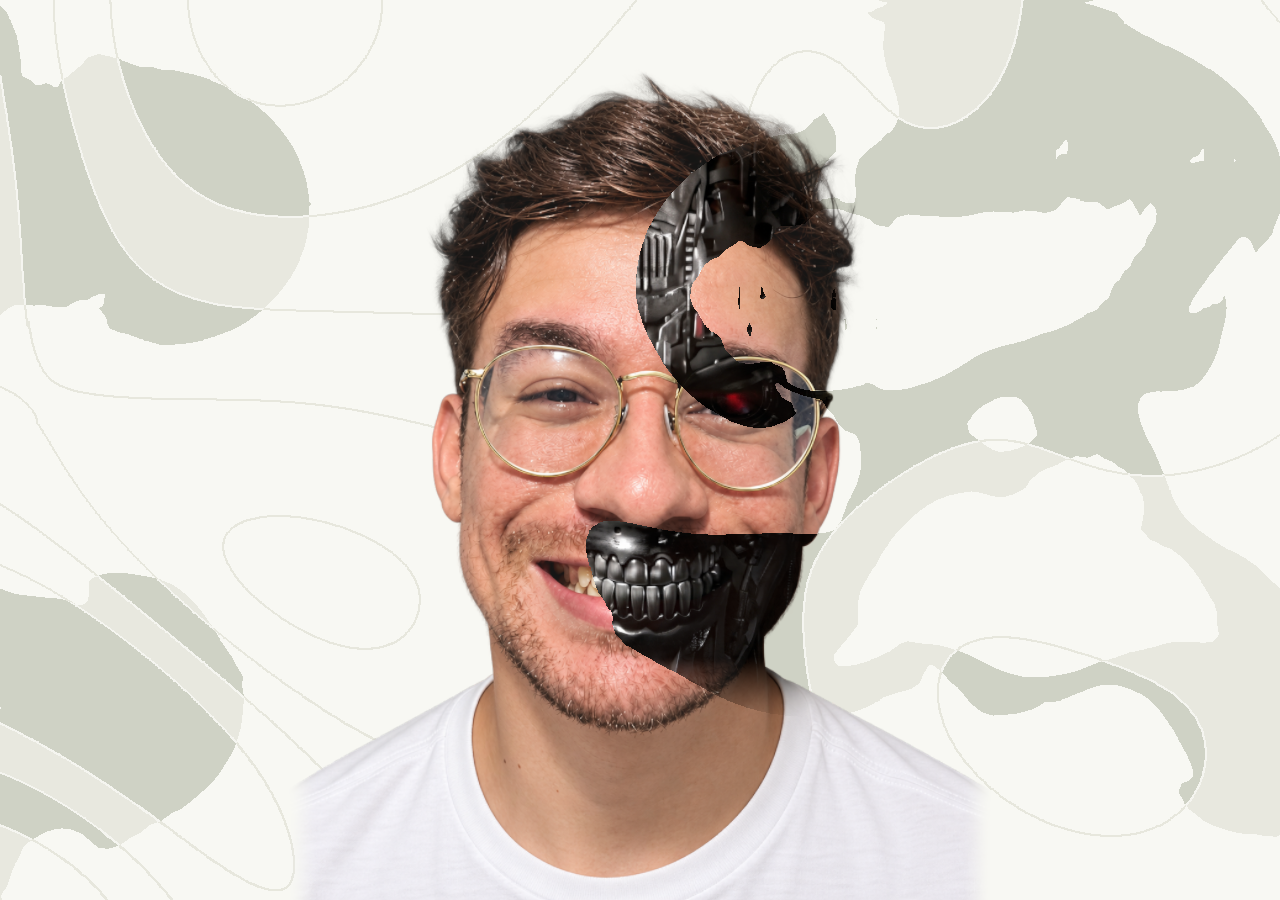
==== assets/hero/index.html @ dcf6d0f7 "Publica portifolio de Kleyon Almeida" ====
<!doctype html><html lang="pt-BR"><head><meta charset="utf-8"><meta name="viewport" content="width=device-width,initial-scale=1"><style>html,body{margin:0;width:100%;height:100%;overflow:hidden;background:#f8f8f3}.gl-wrap,canvas.gl{position:fixed;inset:0;width:100%;height:100%;display:block}</style><script>/* Suspend callbacks of an embedded scene when it is outside the viewport.
   Paused callbacks are retained and resumed, not discarded. */
(function(){
'use strict';
const nativeRAF=window.requestAnimationFrame.bind(window),nativeCancel=window.cancelAnimationFrame.bind(window);
const queued=new Map();let next=1000000,active=true,callbacks=0;
function schedule(id,entry){if(!active||entry.native)return;entry.native=nativeRAF(t=>{entry.native=0;if(!active)return;queued.delete(id);callbacks++;entry.callback(t)})}
window.requestAnimationFrame=function(callback){if(typeof callback!=='function')throw new TypeError('requestAnimationFrame callback must be a function');const id=next++,entry={callback,native:0};queued.set(id,entry);schedule(id,entry);return id};
window.cancelAnimationFrame=function(id){const entry=queued.get(id);if(entry){if(entry.native)nativeCancel(entry.native);queued.delete(id)}else nativeCancel(id)};
function setActive(value){value=Boolean(value)&&!document.hidden;if(value===active)return;active=value;document.documentElement.toggleAttribute('data-portifolio-paused',!active);if(!active){for(const entry of queued.values()){if(entry.native)nativeCancel(entry.native);entry.native=0}}else for(const [id,entry]of queued)schedule(id,entry);window.dispatchEvent(new CustomEvent('portifolio-activity',{detail:active}));}
let requested=true;
window.PortifolioPerformance={get active(){return active},get callbacks(){return callbacks},get pending(){return queued.size},setActive(value){requested=Boolean(value);setActive(requested)}};
document.addEventListener('visibilitychange',()=>setActive(requested));
const style=document.createElement('style');style.textContent='html[data-portifolio-paused] *,html[data-portifolio-paused] *:before,html[data-portifolio-paused] *:after{animation-play-state:paused!important}';document.head.appendChild(style);
window.addEventListener('message',e=>{if(e.source===parent&&e.data?.channel==='portfolio-portifolio-v1'&&e.data.type==='activity')window.PortifolioPerformance.setActive(e.data.active)});
})();
</script><script>/* One outer scroll controls both retained WebGL scenes. */
(function(){
'use strict';
const W=window,channel='portfolio-portifolio-v1';
const post=data=>W.parent.postMessage({channel,...data},'*');
W.PortifolioBridge={post};
W.addEventListener('wheel',e=>{if(e.ctrlKey)return;e.preventDefault();e.stopImmediatePropagation();post({type:'wheel',input:'wheel',delta:e.deltaY*(e.deltaMode===1?16:e.deltaMode===2?innerHeight:1)});},{capture:true,passive:false});
let touchY=null;
W.addEventListener('touchstart',e=>{touchY=e.touches[0]?.clientY??null;},{passive:true,capture:true});
W.addEventListener('touchmove',e=>{if(e.touches.length!==1||touchY===null)return;const y=e.touches[0].clientY,delta=touchY-y;touchY=y;if(Math.abs(delta)>1){e.preventDefault();e.stopImmediatePropagation();post({type:'wheel',input:'touch',delta});}},{capture:true,passive:false});
W.addEventListener('keydown',e=>{if(/INPUT|TEXTAREA|SELECT/.test(e.target.tagName)||e.target.isContentEditable)return;if(['ArrowDown','ArrowUp','PageDown','PageUp','Home','End',' '].includes(e.key)){e.preventDefault();e.stopImmediatePropagation();post({type:'key',key:e.key,shift:e.shiftKey});}},{capture:true});
W.addEventListener('click',e=>{const a=e.target.closest?.('a[href]');if(a&&!a.matches('.portifolio-project-link,.portifolio-contact a'))e.preventDefault();},{capture:true});
})();
</script><script>window.PortifolioImages={"noise.webp":"[data-uri]","portrait.png":"[data-uri]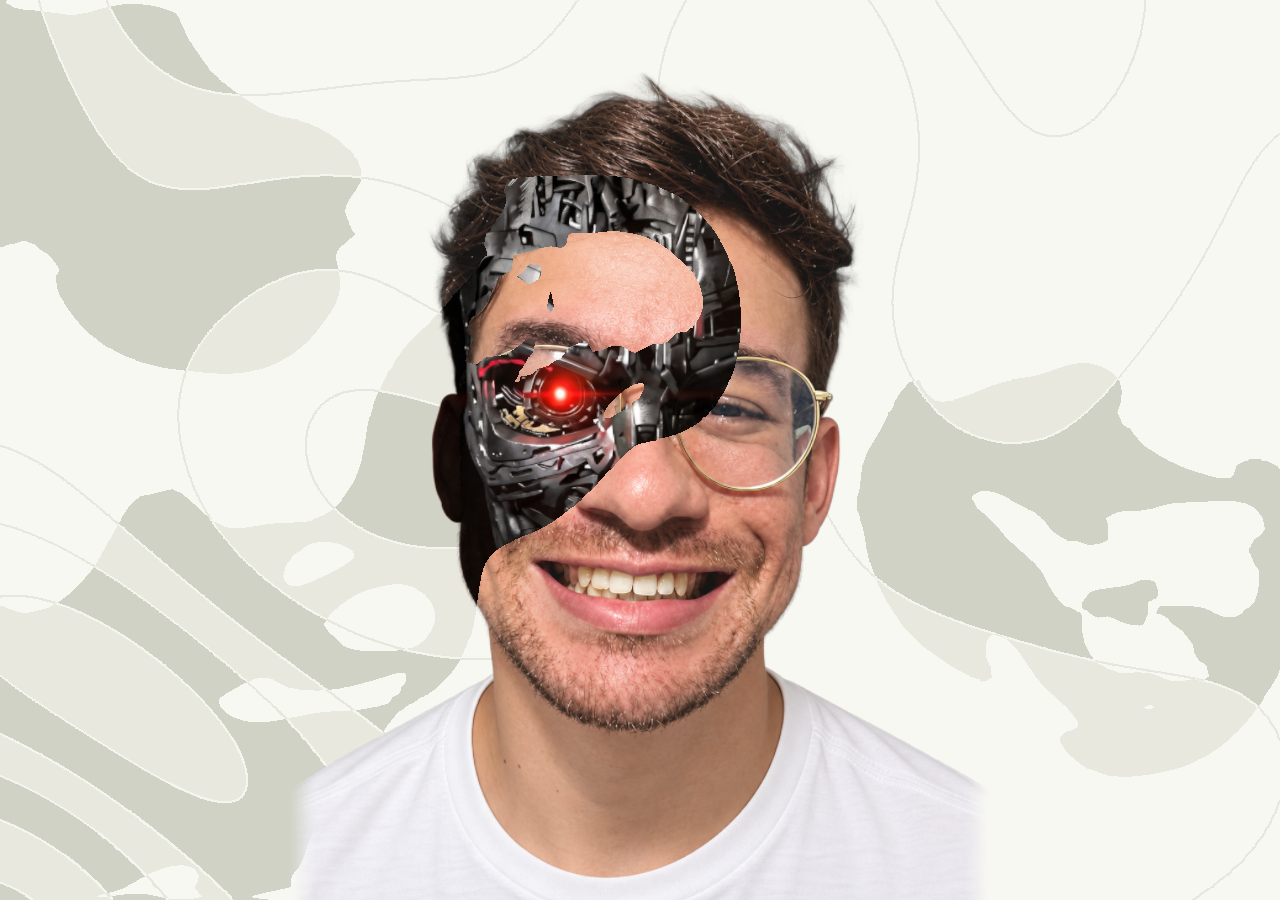
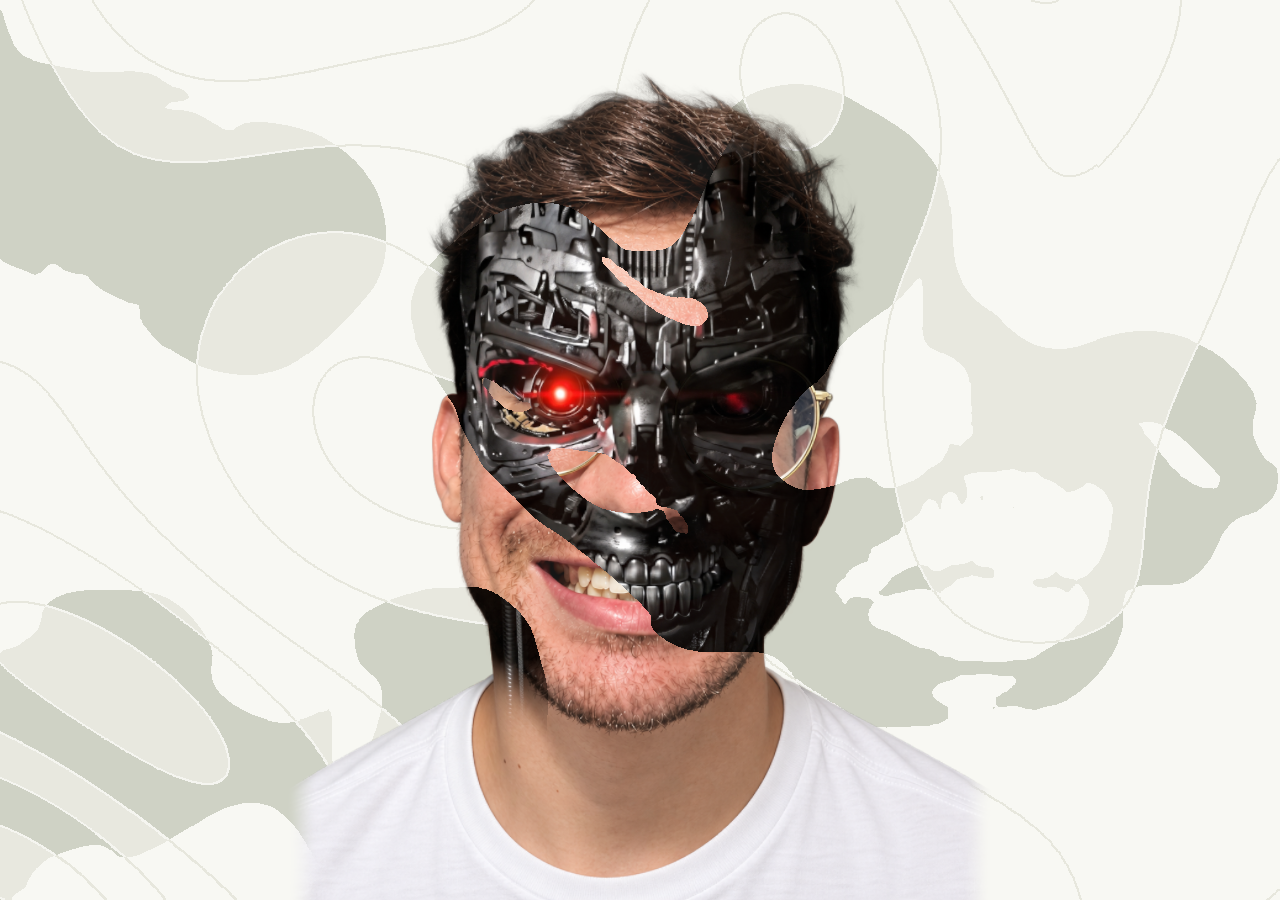
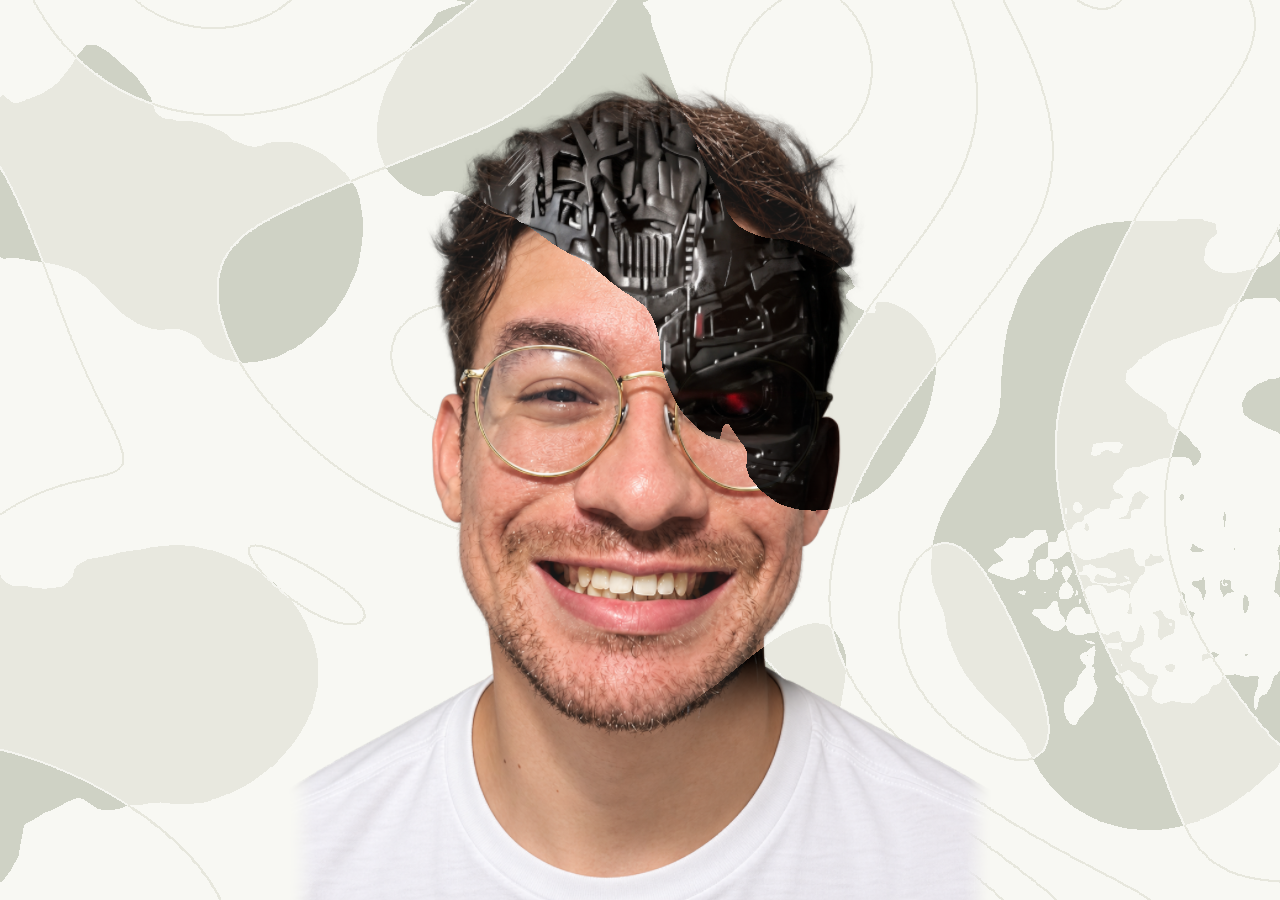
